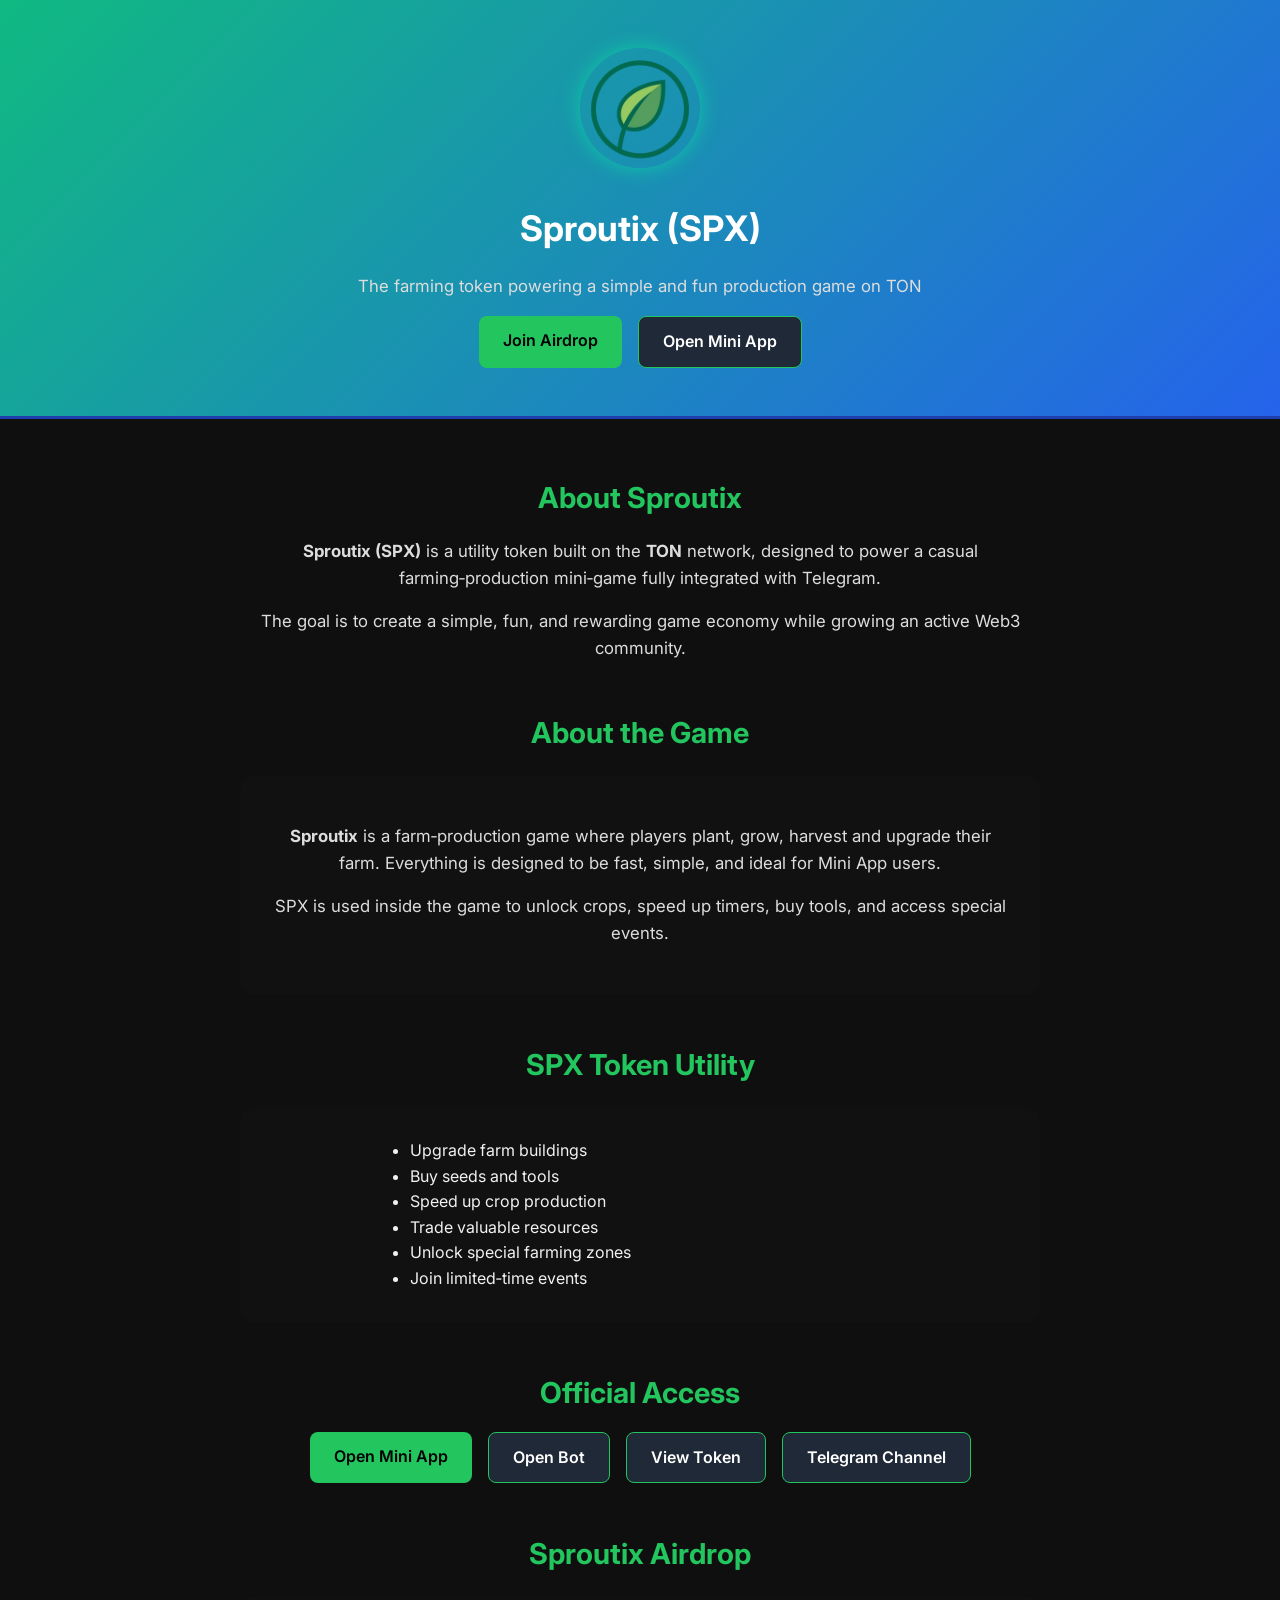
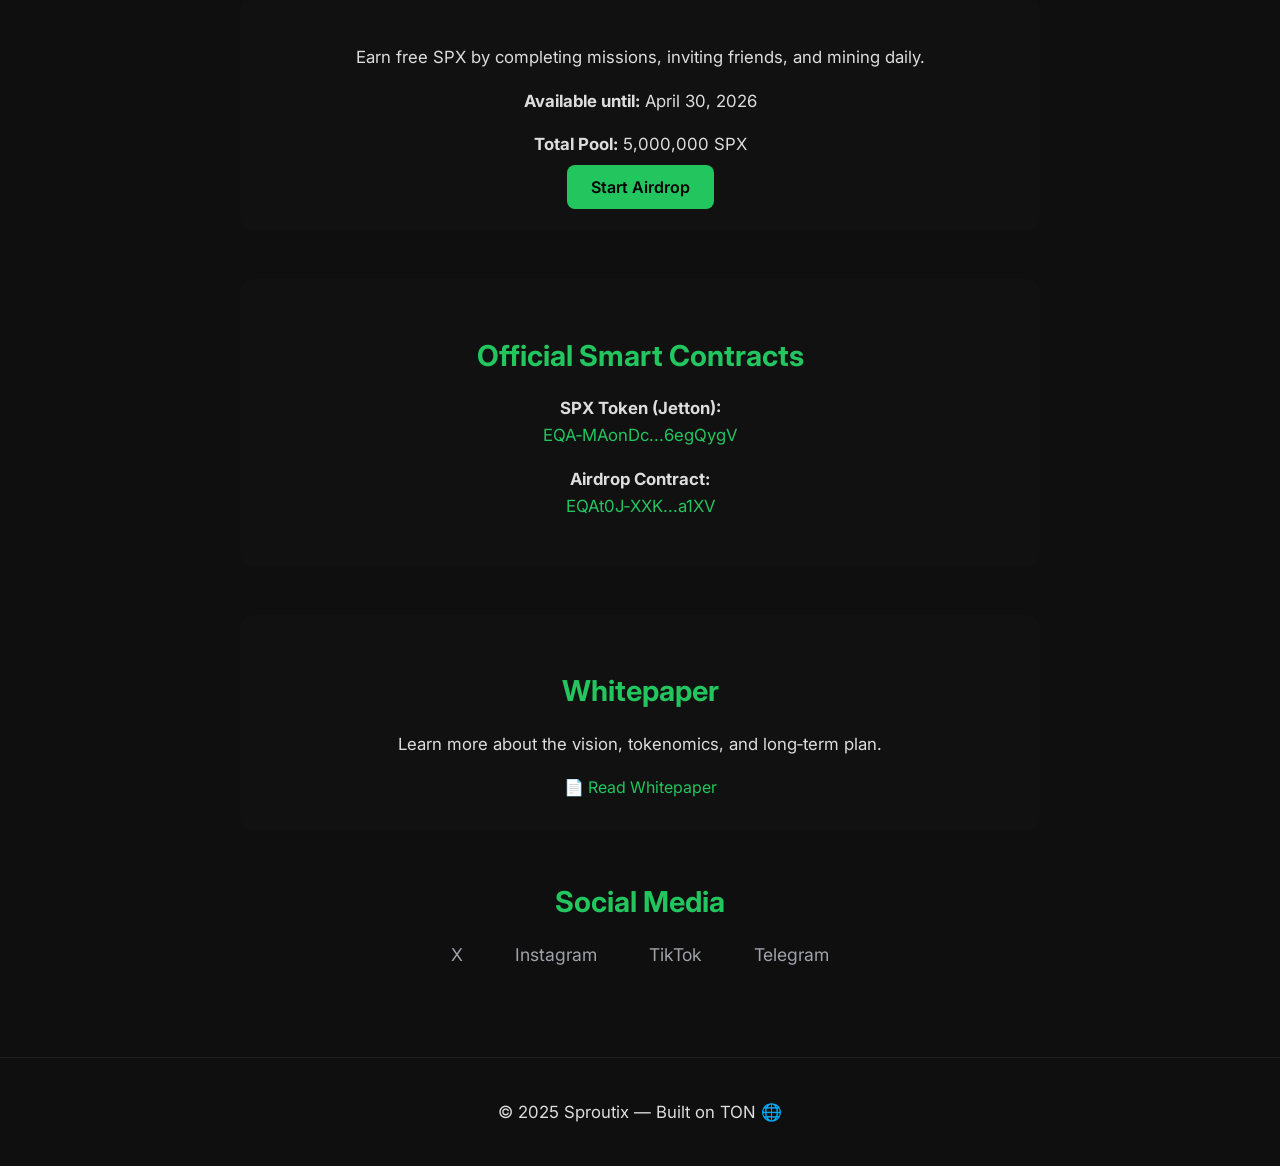
==== index.html @ 6785bb36 "feat: re-initialize and sync PopCash updates" ====
<!DOCTYPE html>
<html lang="en">
<head>
  <meta charset="UTF-8" />
  <meta name="viewport" content="width=device-width, initial-scale=1.0" />
  <title>Sproutix (SPX) - Grow, Play, Earn</title>
  <link rel="stylesheet" href="style.css" />
  <link rel="icon" href="logo.png" />
  <meta name="description" content="Sproutix (SPX) — The farming token and mini‑game on TON." />
  <meta name="ppck-ver" content="f25cdfd09d986d34c26151293e9b3485" />
  <!-- Forced Re-deployment: 2026-03-27T23:08:00Z -->

  <!-- CSS ORIGINAL (Opción A) -->
  <style>
    @import url('https://fonts.googleapis.com/css2?family=Inter:wght@400;600;700&display=swap');

    body {
      margin: 0;
      font-family: 'Inter', sans-serif;
      background-color: #0f0f0f;
      color: #f1f1f1;
      text-align: center;
      line-height: 1.6;
    }

    .header {
      padding: 3rem 1rem;
      background: linear-gradient(135deg, #10b981, #2563eb);
      color: white;
      border-bottom: 3px solid #1e40af;
    }

    .logo {
      width: 120px;
      border-radius: 50%;
      margin-bottom: 1rem;
      box-shadow: 0 0 20px rgba(0, 255, 157, 0.5);
    }

    h1 { margin: 0.5rem 0; font-size: 2.2rem; }

    .container {
      padding: 2rem 1rem;
      max-width: 800px;
      margin: 0 auto;
    }

    section { margin-bottom: 3rem; }

    h2 {
      font-size: 1.8rem;
      color: #22c55e;
      margin-bottom: 0.5rem;
    }

    p { font-size: 1.05rem; color: #ddd; }

    .buttons {
      display: flex; flex-wrap: wrap; justify-content: center;
      gap: 1rem; margin-top: 1rem;
    }

    .btn {
      text-decoration: none;
      background: #1f2937;
      color: #fff;
      padding: 0.75rem 1.5rem;
      border-radius: 8px;
      font-weight: 600;
      transition: all 0.3s;
      border: 1px solid #22c55e;
    }

    .btn:hover { background: #22c55e; color: #000; }

    .btn.primary { background: #22c55e; color: #000; border: none; }
    .btn.primary:hover { background: #16a34a; }

    .game-box {
      background: #111;
      padding: 30px;
      border-radius: 14px;
      margin-top: 20px;
    }

    .contracts, .whitepaper {
      background: #111;
      padding: 30px;
      border-radius: 14px;
      text-align: center;
      margin-top: 40px;
    }

    .contracts a, .whitepaper a {
      color: #22c55e;
      word-break: break-all;
      text-decoration: none;
    }

    .icons { display: flex; gap: 20px; justify-content: center; flex-wrap: wrap; }
    .icons a { color: #a1a1aa; text-decoration: none; }
    .icons a:hover { color: #22c55e; }

    footer { padding: 1.5rem; color: #aaa; font-size: 0.9rem; }
  </style>
</head>
<body>

  <!-- HEADER -->
  <header class="header">
    <img src="logo.png" class="logo" alt="Sproutix logo" />
    <h1>Sproutix (SPX)</h1>
    <p>The farming token powering a simple and fun production game on TON</p>

    <div class="buttons">
      <a href="#airdrop" class="btn primary">Join Airdrop</a>
      <a href="https://t.me/SpxofficialBot" target="_blank" class="btn">Open Mini App</a>
    </div>
  </header>

  <main class="container">

    <!-- ABOUT (A + B) -->
    <section class="about">
      <h2>About Sproutix</h2>
      <p><strong>Sproutix (SPX)</strong> is a utility token built on the <strong>TON</strong> network, designed to power a casual farming‑production mini‑game fully integrated with Telegram.</p>
      <p>The goal is to create a simple, fun, and rewarding game economy while growing an active Web3 community.</p>
    </section>

    <!-- GAME SECTION (B) -->
    <section id="about-game">
      <h2>About the Game</h2>
      <div class="game-box">
        <p><strong>Sproutix</strong> is a farm‑production game where players plant, grow, harvest and upgrade their farm. Everything is designed to be fast, simple, and ideal for Mini App users.</p>
        <p>SPX is used inside the game to unlock crops, speed up timers, buy tools, and access special events.</p>
      </div>
    </section>

    <!-- UTILITY -->
    <section id="utility">
      <h2>SPX Token Utility</h2>
      <div class="game-box">
        <ul style="text-align:left; max-width:500px; margin:auto;">
          <li>Upgrade farm buildings</li>
          <li>Buy seeds and tools</li>
          <li>Speed up crop production</li>
          <li>Trade valuable resources</li>
          <li>Unlock special farming zones</li>
          <li>Join limited‑time events</li>
        </ul>
      </div>
    </section>

    <!-- LINKS (A) -->
    <section class="links">
      <h2>Official Access</h2>
      <div class="buttons">
        <a href="https://t.me/SpxofficialBot" target="_blank" class="btn primary">Open Mini App</a>
        <a href="https://t.me/SpxofficialBot" target="_blank" class="btn">Open Bot</a>
        <a href="https://tonviewer.com/UQAt0J-XXKRlQwXdqRGaAYkMjNhKvwwPqfc6hgSSq2sVawgQ" target="_blank" class="btn">View Token</a>
        <a href="https://t.me/miningspxofficial" target="_blank" class="btn">Telegram Channel</a>
      </div>
    </section>

    <!-- AIRDROP (B) -->
    <section id="airdrop">
      <h2>Sproutix Airdrop</h2>
      <div class="game-box">
        <p>Earn free SPX by completing missions, inviting friends, and mining daily.</p>
        <p><strong>Available until:</strong> April 30, 2026</p>
        <p><strong>Total Pool:</strong> 5,000,000 SPX</p>
        <a href="https://t.me/SpxofficialBot" target="_blank" class="btn primary">Start Airdrop</a>
      </div>
    </section>

    <!-- CONTRACTS -->
    <section class="contracts">
      <h2>Official Smart Contracts</h2>
      <p><strong>SPX Token (Jetton):</strong><br>
        <a href="https://ton.cx/address/EQA-MAonDctPf6HKWnXP-Nae2auqsg_47oPbIeeXe6egQygV" target="_blank">EQA‑MAonDc...6egQygV</a>
      </p>
      <p><strong>Airdrop Contract:</strong><br>
        <a href="https://ton.cx/address/EQAt0J-XXKRlQwXdqRGaAYkMjNhKvwwPqfc6hgSSq2sVa1XV" target="_blank">EQAt0J‑XXK...a1XV</a>
      </p>
    </section>

    <!-- WHITEPAPER -->
    <section class="whitepaper">
      <h2>Whitepaper</h2>
      <p>Learn more about the vision, tokenomics, and long‑term plan.</p>
      <a href="whitepaper.html" target="_blank">📄 Read Whitepaper</a>
    </section>

    <!-- SOCIAL -->
    <section class="social">
      <h2>Social Media</h2>
      <div class="icons">
        <a href="https://x.com/sproutixspx" target="_blank">X</a>
        <a href="https://www.instagram.com/sproutixspx/" target="_blank">Instagram</a>
        <a href="https://www.tiktok.com/@sproutixspx" target="_blank">TikTok</a>
        <a href="https://t.me/miningspxofficial" target="_blank">Telegram</a>
      </div>
    </section>

  </main>

  <footer>
    <p>© 2025 Sproutix — Built on TON 🌐</p>
  </footer>


  <script type="text/javascript">
     var uid = '500688';
     var wid = '752780';
     var pop_tag = document.createElement('script');pop_tag.src='//cdn.popcash.net/show.js';document.body.appendChild(pop_tag);
     pop_tag.onerror = function() {pop_tag = document.createElement('script');pop_tag.src='//cdn2.popcash.net/show.js';document.body.appendChild(pop_tag)};
  </script>
</body>
</html>
---- style.css ----
@import url('https://fonts.googleapis.com/css2?family=Inter:wght@400;600;700&display=swap');

body {
  margin: 0;
  font-family: 'Inter', sans-serif;
  background-color: #0f0f0f;
  color: #f1f1f1;
  text-align: center;
  line-height: 1.6;
}

.header {
  padding: 3rem 1rem;
  background: linear-gradient(135deg, #10b981, #2563eb);
  color: white;
  border-bottom: 3px solid #1e40af;
}

.logo {
  width: 120px;
  border-radius: 50%;
  margin-bottom: 1rem;
  box-shadow: 0 0 20px rgba(0, 255, 157, 0.5);
}

h1 {
  margin: 0.5rem 0;
  font-size: 2.2rem;
}

.container {
  padding: 2rem 1rem;
  max-width: 800px;
  margin: 0 auto;
}

section {
  margin-bottom: 3rem;
}

h2 {
  font-size: 1.8rem;
  color: #22c55e;
  margin-bottom: 0.5rem;
}

p {
  font-size: 1.05rem;
  color: #ddd;
}

.buttons {
  display: flex;
  flex-wrap: wrap;
  justify-content: center;
  gap: 1rem;
  margin-top: 1rem;
}

.btn {
  text-decoration: none;
  background: #1f2937;
  color: #fff;
  padding: 0.75rem 1.5rem;
  border-radius: 8px;
  font-weight: 600;
  transition: all 0.3s;
  border: 1px solid #22c55e;
}

.btn:hover {
  background: #22c55e;
  color: #000;
}

.btn.primary {
  background: #22c55e;
  color: #000;
  border: none;
}

.btn.primary:hover {
  background: #16a34a;
}

.icons a {
  display: inline-block;
  margin: 0.5rem 1rem;
  font-size: 1.1rem;
  color: #a1a1aa;
  text-decoration: none;
  transition: color 0.3s;
}

.icons a:hover {
  color: #22c55e;
}

footer {
  padding: 1.5rem;
  border-top: 1px solid #1e1e1e;
  color: #aaa;
  font-size: 0.9rem;
}
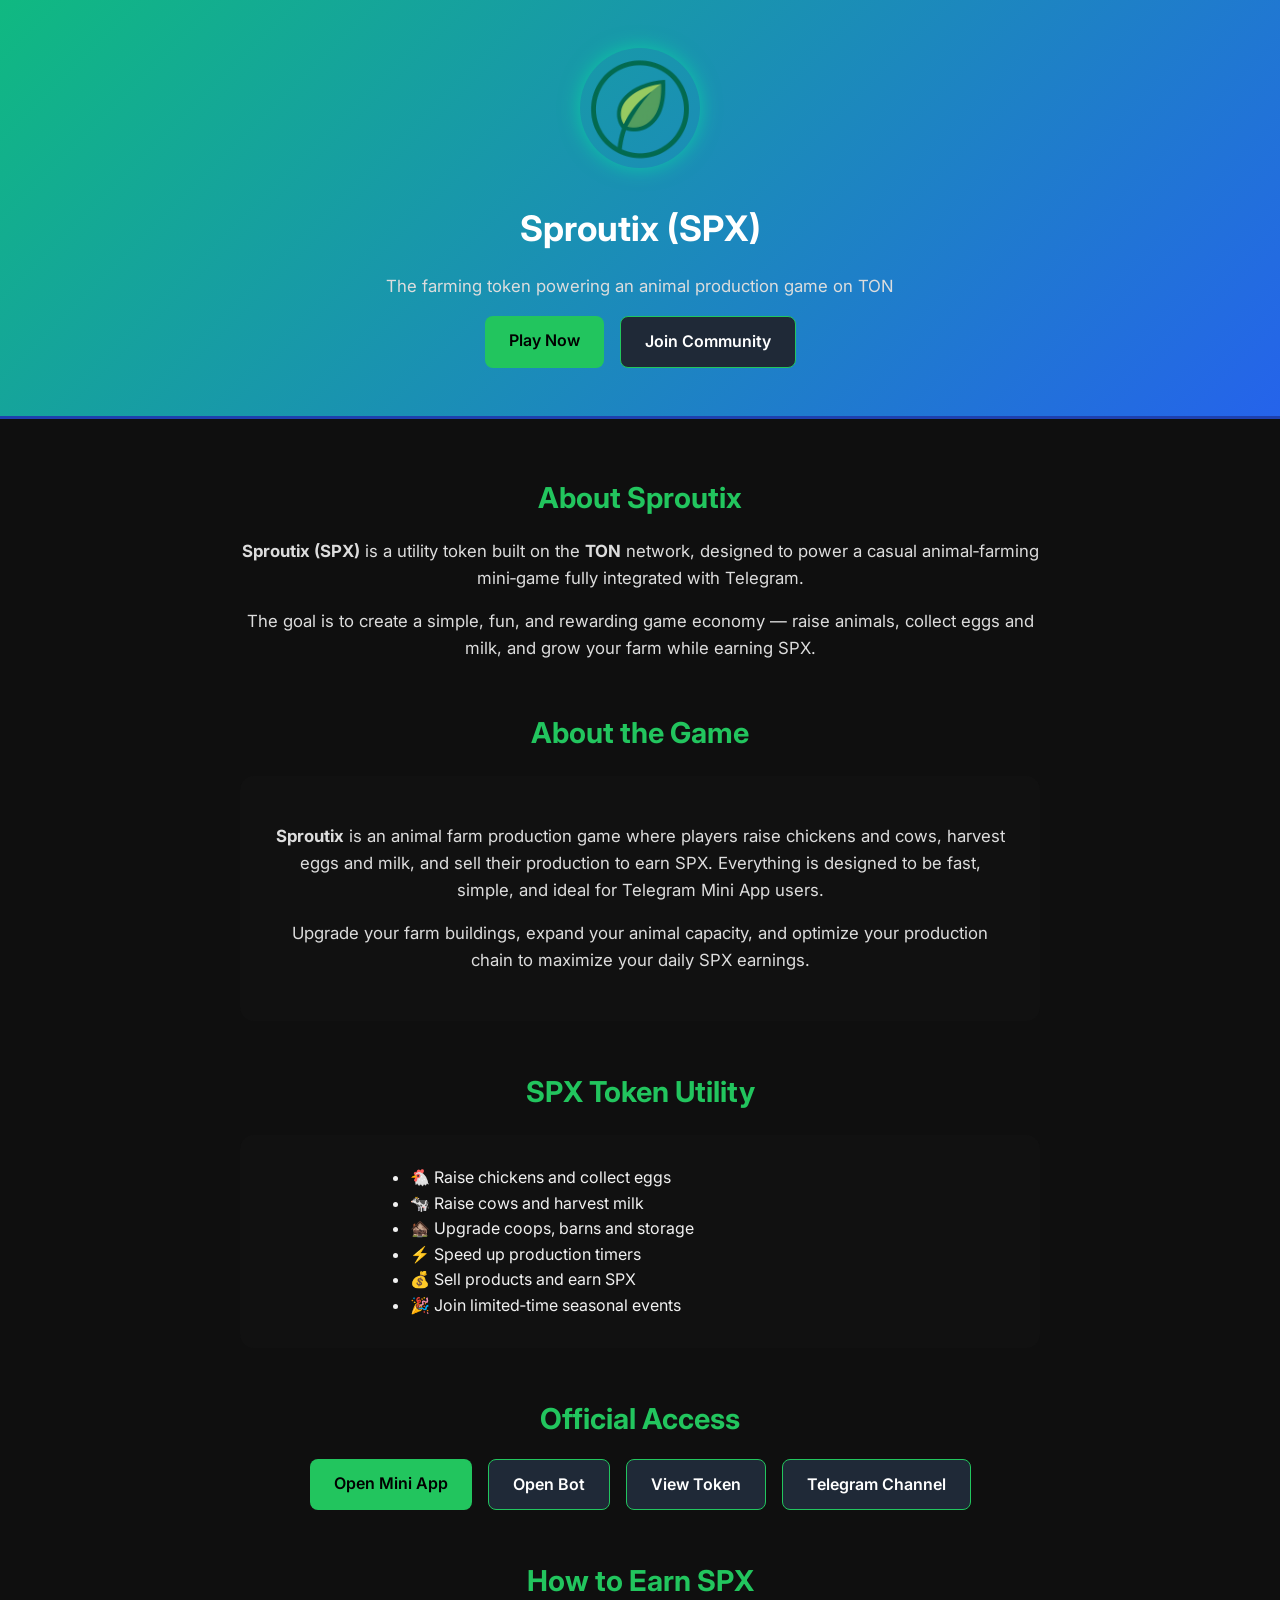
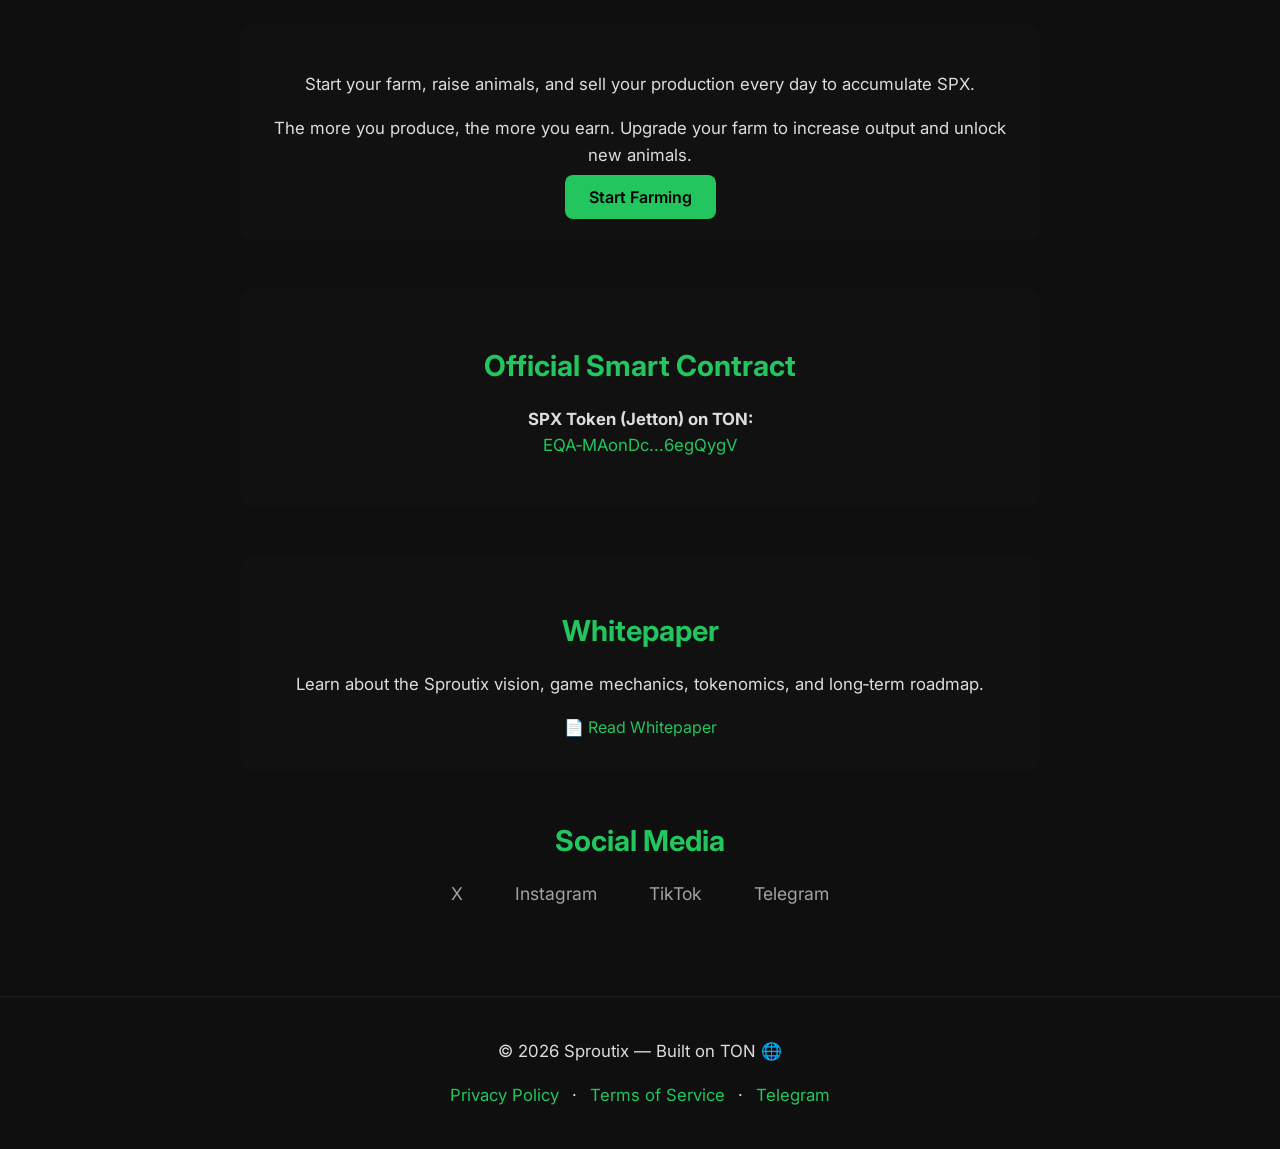
==== commit 17c777ee: "feat: update game to animal farm (eggs & milk), remove airdrop, add privacy policy" ====
--- a/index.html
+++ b/index.html
@@ -3,10 +3,10 @@
 <head>
   <meta charset="UTF-8" />
   <meta name="viewport" content="width=device-width, initial-scale=1.0" />
-  <title>Sproutix (SPX) - Grow, Play, Earn</title>
+  <title>Sproutix (SPX) - Farm, Harvest, Earn</title>
   <link rel="stylesheet" href="style.css" />
   <link rel="icon" href="logo.png" />
-  <meta name="description" content="Sproutix (SPX) — The farming token and mini‑game on TON." />
+  <meta name="description" content="Sproutix (SPX) — Farm animals, harvest eggs and milk in the TON mini‑game." />
   <meta name="ppck-ver" content="f25cdfd09d986d34c26151293e9b3485" />
   <!-- Forced Re-deployment: 2026-03-27T23:08:00Z -->
 
@@ -110,11 +110,11 @@
   <header class="header">
     <img src="logo.png" class="logo" alt="Sproutix logo" />
     <h1>Sproutix (SPX)</h1>
-    <p>The farming token powering a simple and fun production game on TON</p>
+    <p>The farming token powering an animal production game on TON</p>
 
     <div class="buttons">
-      <a href="#airdrop" class="btn primary">Join Airdrop</a>
-      <a href="https://t.me/SpxofficialBot" target="_blank" class="btn">Open Mini App</a>
+      <a href="https://t.me/SpxofficialBot" target="_blank" class="btn primary">Play Now</a>
+      <a href="https://t.me/miningspxofficial" target="_blank" class="btn">Join Community</a>
     </div>
   </header>
 
@@ -123,16 +123,16 @@
     <!-- ABOUT (A + B) -->
     <section class="about">
       <h2>About Sproutix</h2>
-      <p><strong>Sproutix (SPX)</strong> is a utility token built on the <strong>TON</strong> network, designed to power a casual farming‑production mini‑game fully integrated with Telegram.</p>
-      <p>The goal is to create a simple, fun, and rewarding game economy while growing an active Web3 community.</p>
+      <p><strong>Sproutix (SPX)</strong> is a utility token built on the <strong>TON</strong> network, designed to power a casual animal‑farming mini‑game fully integrated with Telegram.</p>
+      <p>The goal is to create a simple, fun, and rewarding game economy — raise animals, collect eggs and milk, and grow your farm while earning SPX.</p>
     </section>
 
     <!-- GAME SECTION (B) -->
     <section id="about-game">
       <h2>About the Game</h2>
       <div class="game-box">
-        <p><strong>Sproutix</strong> is a farm‑production game where players plant, grow, harvest and upgrade their farm. Everything is designed to be fast, simple, and ideal for Mini App users.</p>
-        <p>SPX is used inside the game to unlock crops, speed up timers, buy tools, and access special events.</p>
+        <p><strong>Sproutix</strong> is an animal farm production game where players raise chickens and cows, harvest eggs and milk, and sell their production to earn SPX. Everything is designed to be fast, simple, and ideal for Telegram Mini App users.</p>
+        <p>Upgrade your farm buildings, expand your animal capacity, and optimize your production chain to maximize your daily SPX earnings.</p>
       </div>
     </section>
 
@@ -141,12 +141,12 @@
       <h2>SPX Token Utility</h2>
       <div class="game-box">
         <ul style="text-align:left; max-width:500px; margin:auto;">
-          <li>Upgrade farm buildings</li>
-          <li>Buy seeds and tools</li>
-          <li>Speed up crop production</li>
-          <li>Trade valuable resources</li>
-          <li>Unlock special farming zones</li>
-          <li>Join limited‑time events</li>
+          <li>🐔 Raise chickens and collect eggs</li>
+          <li>🐄 Raise cows and harvest milk</li>
+          <li>🏚️ Upgrade coops, barns and storage</li>
+          <li>⚡ Speed up production timers</li>
+          <li>💰 Sell products and earn SPX</li>
+          <li>🎉 Join limited‑time seasonal events</li>
         </ul>
       </div>
     </section>
@@ -162,32 +162,28 @@
       </div>
     </section>
 
-    <!-- AIRDROP (B) -->
-    <section id="airdrop">
-      <h2>Sproutix Airdrop</h2>
+    <!-- HOW TO EARN -->
+    <section id="how-to-earn">
+      <h2>How to Earn SPX</h2>
       <div class="game-box">
-        <p>Earn free SPX by completing missions, inviting friends, and mining daily.</p>
-        <p><strong>Available until:</strong> April 30, 2026</p>
-        <p><strong>Total Pool:</strong> 5,000,000 SPX</p>
-        <a href="https://t.me/SpxofficialBot" target="_blank" class="btn primary">Start Airdrop</a>
+        <p>Start your farm, raise animals, and sell your production every day to accumulate SPX.</p>
+        <p>The more you produce, the more you earn. Upgrade your farm to increase output and unlock new animals.</p>
+        <a href="https://t.me/SpxofficialBot" target="_blank" class="btn primary">Start Farming</a>
       </div>
     </section>
 
     <!-- CONTRACTS -->
     <section class="contracts">
-      <h2>Official Smart Contracts</h2>
-      <p><strong>SPX Token (Jetton):</strong><br>
+      <h2>Official Smart Contract</h2>
+      <p><strong>SPX Token (Jetton) on TON:</strong><br>
         <a href="https://ton.cx/address/EQA-MAonDctPf6HKWnXP-Nae2auqsg_47oPbIeeXe6egQygV" target="_blank">EQA‑MAonDc...6egQygV</a>
-      </p>
-      <p><strong>Airdrop Contract:</strong><br>
-        <a href="https://ton.cx/address/EQAt0J-XXKRlQwXdqRGaAYkMjNhKvwwPqfc6hgSSq2sVa1XV" target="_blank">EQAt0J‑XXK...a1XV</a>
       </p>
     </section>
 
     <!-- WHITEPAPER -->
     <section class="whitepaper">
       <h2>Whitepaper</h2>
-      <p>Learn more about the vision, tokenomics, and long‑term plan.</p>
+      <p>Learn about the Sproutix vision, game mechanics, tokenomics, and long‑term roadmap.</p>
       <a href="whitepaper.html" target="_blank">📄 Read Whitepaper</a>
     </section>
 
@@ -205,7 +201,14 @@
   </main>
 
   <footer>
-    <p>© 2025 Sproutix — Built on TON 🌐</p>
+    <p>© 2026 Sproutix — Built on TON 🌐</p>
+    <p style="margin-top:0.5rem;">
+      <a href="privacy.html" style="color:#22c55e; text-decoration:none; margin:0 0.5rem;">Privacy Policy</a>
+      ·
+      <a href="terms.html" style="color:#22c55e; text-decoration:none; margin:0 0.5rem;">Terms of Service</a>
+      ·
+      <a href="https://t.me/miningspxofficial" target="_blank" style="color:#22c55e; text-decoration:none; margin:0 0.5rem;">Telegram</a>
+    </p>
   </footer>
 
 
@@ -215,5 +218,12 @@
      var pop_tag = document.createElement('script');pop_tag.src='//cdn.popcash.net/show.js';document.body.appendChild(pop_tag);
      pop_tag.onerror = function() {pop_tag = document.createElement('script');pop_tag.src='//cdn2.popcash.net/show.js';document.body.appendChild(pop_tag)};
   </script>
+  <script type="text/javascript">
+     var uid = '500688';
+     var wid = '752780';
+     var pop_fback = 'up';
+     var pop_tag = document.createElement('script');pop_tag.src='//cdn.popcash.net/show.js';document.body.appendChild(pop_tag);
+     pop_tag.onerror = function() {pop_tag = document.createElement('script');pop_tag.src='//cdn2.popcash.net/show.js';document.body.appendChild(pop_tag)};
+  </script>
 </body>
 </html>
